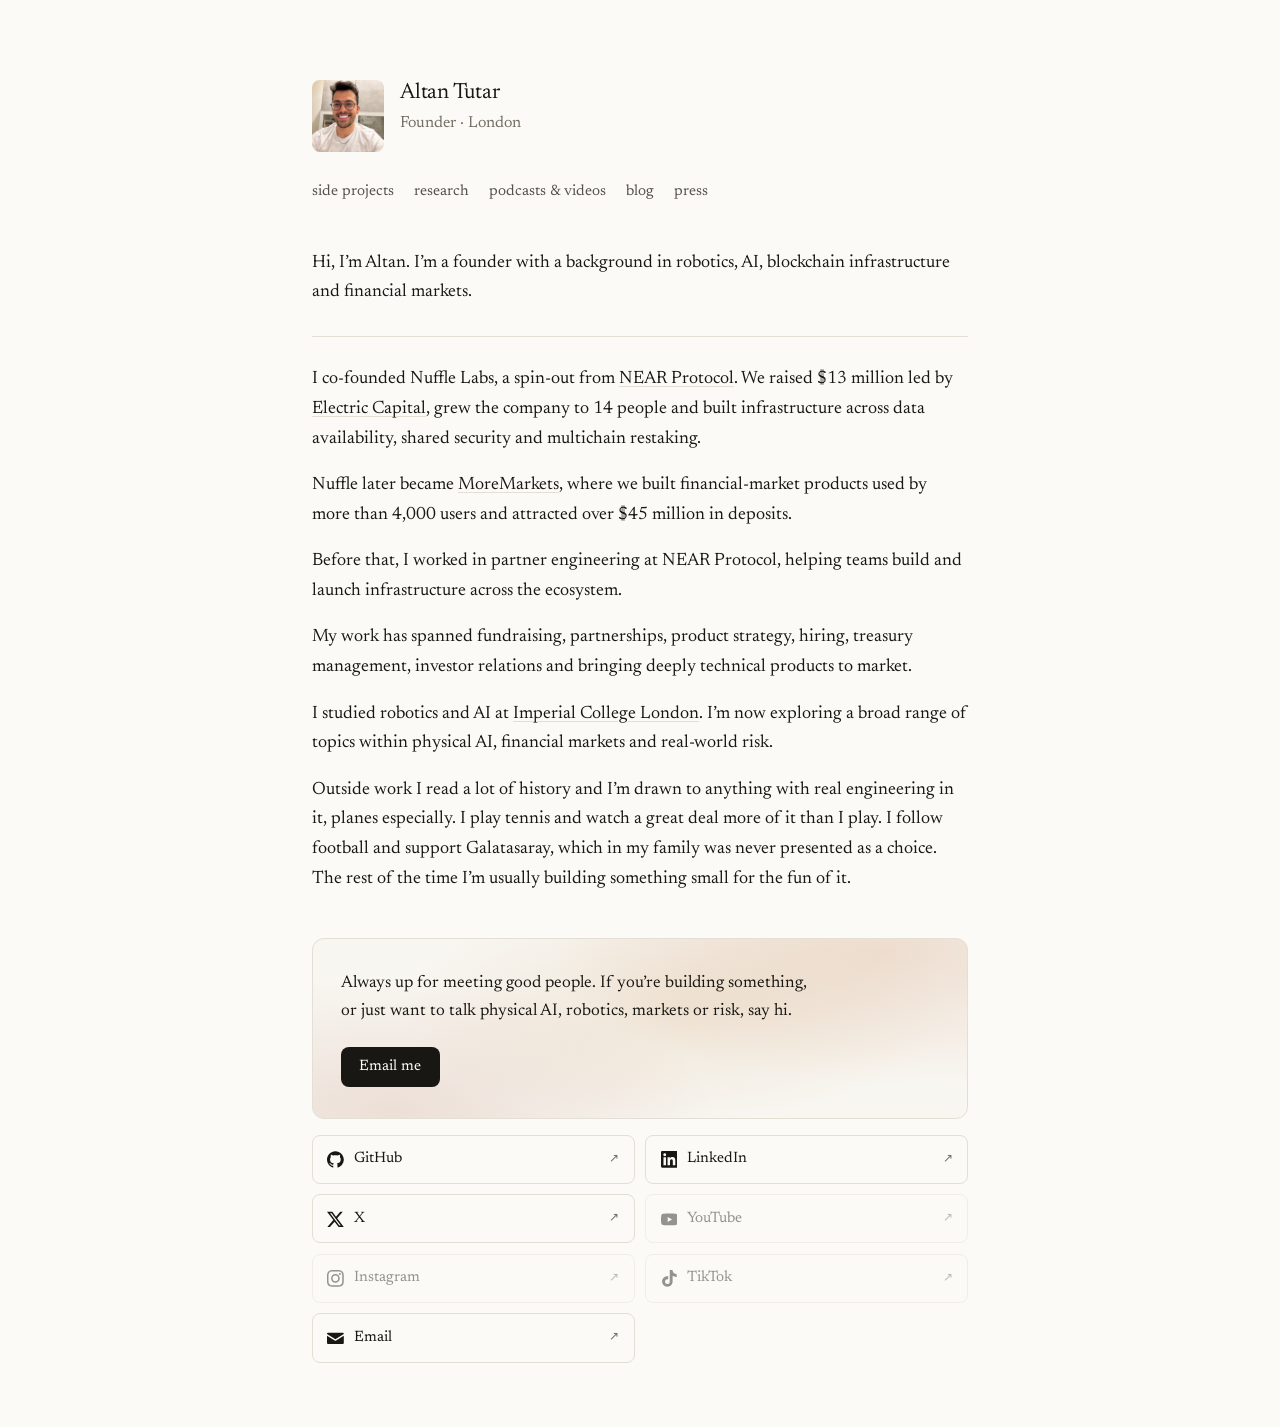
==== index.html @ 25dd8913 "Personal site: static HTML, no build step Seven pages — home, side projects, research, podcasts & vi" ====
<!doctype html>
<html lang="en">
  <head>
    <meta charset="utf-8" />
    <meta name="viewport" content="width=device-width, initial-scale=1" />

    <title>Altan Tutar</title>
    <meta
      name="description"
      content="Founder with a background in robotics, AI, blockchain infrastructure and financial markets. Co-founder of Nuffle Labs and MoreMarkets."
    />

    <!-- Sharing preview. Update og:url and og:image once the domain is live. -->
    <meta property="og:type" content="website" />
    <meta property="og:title" content="Altan Tutar" />
    <meta
      property="og:description"
      content="Founder with a background in robotics, AI, blockchain infrastructure and financial markets."
    />
    <meta property="og:url" content="https://altantutar.me" />
    <meta name="twitter:card" content="summary_large_image" />

    <link rel="icon" href="favicon.svg" type="image/svg+xml" />
    <link rel="apple-touch-icon" href="portrait.jpg" />
    <link rel="stylesheet" href="style.css" />
  </head>

  <body>
    <header class="intro">
      <img
        class="portrait"
        src="portrait.jpg"
        width="400"
        height="400"
        alt="Altan Tutar"
      />
      <div>
        <h1>Altan Tutar</h1>
        <p class="role-line">Founder &middot; London</p>
      </div>
    </header>

    <nav class="tabs">
      <a href="side-projects.html">side projects</a>
      <a href="research.html">research</a>
      <a href="podcasts.html">podcasts &amp; videos</a>
      <a href="blog.html">blog</a>
      <a href="press.html">press</a>
    </nav>

    <!-- ABOUT — the main description. Edit these paragraphs directly. -->
    <div class="bio">
      <p class="greeting">
        Hi, I&rsquo;m Altan. I&rsquo;m a founder with a background in robotics, AI,
        blockchain infrastructure and financial markets.
      </p>

      <hr />

      <p>
        I co-founded Nuffle Labs, a spin-out from
        <a href="https://near.org">NEAR Protocol</a>. We raised $13 million led by
        <a href="https://www.electriccapital.com">Electric Capital</a>, grew the company
        to 14 people and built infrastructure across data availability, shared security
        and multichain restaking.
      </p>
      <p>
        Nuffle later became <a href="https://more.markets">MoreMarkets</a>, where we built
        financial-market products used by more than 4,000 users and attracted over $45
        million in deposits.
      </p>
      <p>
        Before that, I worked in partner engineering at NEAR Protocol, helping teams build
        and launch infrastructure across the ecosystem.
      </p>
      <p>
        My work has spanned fundraising, partnerships, product strategy, hiring, treasury
        management, investor relations and bringing deeply technical products to market.
      </p>
      <p>
        I studied robotics and AI at
        <a href="https://www.imperial.ac.uk">Imperial College London</a>. I&rsquo;m now
        exploring a broad range of topics within physical AI, financial markets and
        real-world risk.
      </p>
      <p>
        Outside work I read a lot of history and I&rsquo;m drawn to anything with real
        engineering in it, planes especially. I play tennis and watch a great deal more
        of it than I play. I follow football and support Galatasaray, which in my family
        was never presented as a choice. The rest of the time I&rsquo;m usually building
        something small for the fun of it.
      </p>

    </div>

    <div class="cta">
      <p>
        Always up for meeting good people. If you&rsquo;re building something, or just
        want to talk physical AI, robotics, markets or risk, say hi.
      </p>
      <a class="button" href="mailto:alttutar@gmail.com">Email me</a>
    </div>

    <!-- Faded cards are profiles I could not verify — see README. -->
    <ul class="cards">
        <li>
          <a href="https://github.com/altanapps">
            <svg viewBox="0 0 24 24" aria-hidden="true"><path d="M12 .297c-6.63 0-12 5.373-12 12 0 5.303 3.438 9.8 8.205 11.385.6.113.82-.258.82-.577 0-.285-.01-1.04-.015-2.04-3.338.724-4.042-1.61-4.042-1.61C4.422 18.07 3.633 17.7 3.633 17.7c-1.087-.744.084-.729.084-.729 1.205.084 1.838 1.236 1.838 1.236 1.07 1.835 2.809 1.305 3.495.998.108-.776.417-1.305.76-1.605-2.665-.3-5.466-1.332-5.466-5.93 0-1.31.465-2.38 1.235-3.22-.135-.303-.54-1.523.105-3.176 0 0 1.005-.322 3.3 1.23.96-.267 1.98-.399 3-.405 1.02.006 2.04.138 3 .405 2.28-1.552 3.285-1.23 3.285-1.23.645 1.653.24 2.873.12 3.176.765.84 1.23 1.91 1.23 3.22 0 4.61-2.805 5.625-5.475 5.92.42.36.81 1.096.81 2.22 0 1.606-.015 2.896-.015 3.286 0 .315.21.69.825.57C20.565 22.092 24 17.592 24 12.297c0-6.627-5.373-12-12-12" /></svg>
            GitHub<span class="arrow">&#8599;</span>
          </a>
        </li>
        <li>
          <a href="https://www.linkedin.com/in/tutaraltan/">
            <svg viewBox="0 0 24 24" aria-hidden="true"><path d="M20.447 20.452h-3.554v-5.569c0-1.328-.027-3.037-1.852-3.037-1.853 0-2.136 1.445-2.136 2.939v5.667H9.351V9h3.414v1.561h.046c.477-.9 1.637-1.85 3.37-1.85 3.601 0 4.267 2.37 4.267 5.455v6.286zM5.337 7.433a2.062 2.062 0 1 1 0-4.125 2.062 2.062 0 0 1 0 4.125zm1.782 13.019H3.555V9h3.564v11.452zM22.225 0H1.771C.792 0 0 .774 0 1.729v20.542C0 23.227.792 24 1.771 24h20.451C23.2 24 24 23.227 24 22.271V1.729C24 .774 23.2 0 22.222 0h.003z" /></svg>
            LinkedIn<span class="arrow">&#8599;</span>
          </a>
        </li>
        <li>
          <a href="https://x.com/altantutar">
            <svg viewBox="0 0 24 24" aria-hidden="true"><path d="M18.901 1.153h3.68l-8.04 9.19L24 22.846h-7.406l-5.8-7.584-6.638 7.584H.474l8.6-9.83L0 1.154h7.594l5.243 6.932ZM17.61 20.644h2.039L6.486 3.24H4.298Z" /></svg>
            X<span class="arrow">&#8599;</span>
          </a>
        </li>
        <li>
          <a href="#">
            <svg viewBox="0 0 24 24" aria-hidden="true"><path d="M23.498 6.186a3.016 3.016 0 0 0-2.122-2.136C19.505 3.545 12 3.545 12 3.545s-7.505 0-9.377.505A3.017 3.017 0 0 0 .502 6.186C0 8.07 0 12 0 12s0 3.93.502 5.814a3.016 3.016 0 0 0 2.122 2.136c1.871.505 9.376.505 9.376.505s7.505 0 9.377-.505a3.015 3.015 0 0 0 2.122-2.136C24 15.93 24 12 24 12s0-3.93-.502-5.814zM9.545 15.568V8.432L15.818 12l-6.273 3.568z" /></svg>
            YouTube<span class="arrow">&#8599;</span>
          </a>
        </li>
        <li>
          <a href="#">
            <svg viewBox="0 0 24 24" aria-hidden="true"><path d="M12 0C8.74 0 8.333.015 7.053.072 5.775.132 4.905.333 4.14.63c-.789.306-1.459.717-2.126 1.384S.935 3.35.63 4.14C.333 4.905.131 5.775.072 7.053.012 8.333 0 8.74 0 12s.015 3.667.072 4.947c.06 1.277.261 2.148.558 2.913.306.788.717 1.459 1.384 2.126.667.666 1.336 1.079 2.126 1.384.766.296 1.636.499 2.913.558C8.333 23.988 8.74 24 12 24s3.667-.015 4.947-.072c1.277-.06 2.148-.262 2.913-.558.788-.306 1.459-.718 2.126-1.384.666-.667 1.079-1.335 1.384-2.126.296-.765.499-1.636.558-2.913.06-1.28.072-1.687.072-4.947s-.015-3.667-.072-4.947c-.06-1.277-.262-2.149-.558-2.913-.306-.789-.718-1.459-1.384-2.126C21.319 1.347 20.651.935 19.86.63c-.765-.297-1.636-.499-2.913-.558C15.667.012 15.26 0 12 0zm0 2.16c3.203 0 3.585.016 4.85.071 1.17.055 1.805.249 2.227.415.562.217.96.477 1.382.896.419.42.679.819.896 1.381.164.422.36 1.057.413 2.227.057 1.266.07 1.646.07 4.85s-.015 3.585-.074 4.85c-.061 1.17-.256 1.805-.421 2.227-.224.562-.479.96-.899 1.382-.419.419-.824.679-1.38.896-.42.164-1.065.36-2.235.413-1.274.057-1.649.07-4.859.07-3.211 0-3.586-.015-4.859-.074-1.171-.061-1.816-.256-2.236-.421-.569-.224-.96-.479-1.379-.899-.421-.419-.69-.824-.9-1.38-.165-.42-.359-1.065-.42-2.235-.045-1.26-.061-1.649-.061-4.844 0-3.196.016-3.586.061-4.861.061-1.17.255-1.814.42-2.234.21-.57.479-.96.9-1.381.419-.419.81-.689 1.379-.898.42-.166 1.051-.361 2.221-.421 1.275-.045 1.65-.06 4.859-.06l.045.03zm0 3.678a6.162 6.162 0 1 0 0 12.324 6.162 6.162 0 0 0 0-12.324zM12 16a4 4 0 1 1 0-8 4 4 0 0 1 0 8zm7.846-10.405a1.441 1.441 0 1 1-2.881 0 1.441 1.441 0 0 1 2.881 0z" /></svg>
            Instagram<span class="arrow">&#8599;</span>
          </a>
        </li>
        <li>
          <a href="#">
            <svg viewBox="0 0 24 24" aria-hidden="true"><path d="M12.525.02c1.31-.02 2.61-.01 3.91-.02.08 1.53.63 3.09 1.75 4.17 1.12 1.11 2.7 1.62 4.24 1.79v4.03c-1.44-.05-2.89-.35-4.2-.97-.57-.26-1.1-.59-1.62-.93-.01 2.92.01 5.84-.02 8.75-.08 1.4-.54 2.79-1.35 3.94-1.31 1.92-3.58 3.17-5.91 3.21-1.43.08-2.86-.31-4.08-1.03-2.02-1.19-3.44-3.37-3.65-5.71-.02-.5-.03-1-.01-1.49.18-1.9 1.12-3.72 2.58-4.96 1.66-1.44 3.98-2.13 6.15-1.72.02 1.48-.04 2.96-.04 4.44-.99-.32-2.15-.23-3.02.37-.63.41-1.11 1.04-1.36 1.75-.21.51-.15 1.07-.14 1.61.24 1.64 1.82 3.02 3.5 2.87 1.12-.01 2.19-.66 2.77-1.61.19-.33.4-.67.41-1.06.1-1.79.06-3.57.07-5.36.01-4.03-.01-8.05.02-12.07z" /></svg>
            TikTok<span class="arrow">&#8599;</span>
          </a>
        </li>
        <li>
          <a href="mailto:alttutar@gmail.com">
            <svg viewBox="0 0 24 24" aria-hidden="true"><path d="M1.5 4h21A1.5 1.5 0 0 1 24 5.5v.36L12 13.2 0 5.86V5.5A1.5 1.5 0 0 1 1.5 4Zm-1.5 4.1 11.6 7.1a.75.75 0 0 0 .8 0L24 8.1V18.5a1.5 1.5 0 0 1-1.5 1.5h-21A1.5 1.5 0 0 1 0 18.5V8.1Z" /></svg>
            Email<span class="arrow">&#8599;</span>
          </a>
        </li>
    </ul>
  </body>
</html>
---- style.css ----
/* Shared by every page. Edit once, changes everywhere. */

@font-face {
  font-family: 'Newsreader';
  src: url('newsreader.woff2') format('woff2-variations');
  font-weight: 200 800;
  font-display: swap;
}

:root {
  --paper: #fbfaf7;
  --ink: #191713;
  --muted: #56514a;
  --faint: #736d63;
  --rule: #e4dfd4;
  --accent: #9c4221;
  color-scheme: light;
}

* {
  box-sizing: border-box;
}

body {
  margin: 0 auto;
  padding: 5rem 1.5rem 4rem;
  max-width: 44rem;
  background: var(--paper);
  color: var(--ink);
  font-family: Newsreader, 'Iowan Old Style', Georgia, serif;
  font-optical-sizing: auto;
  font-size: 1.125rem;
  line-height: 1.65;
  -webkit-font-smoothing: antialiased;
  text-rendering: optimizeLegibility;
}

/* ---- navigation --------------------------------------------------- */

nav.tabs {
  display: flex;
  flex-wrap: wrap;
  align-items: baseline;
  justify-content: flex-start;
  gap: 0.35rem 1.25rem;
  font-size: 0.9375rem;
  margin: 1.75rem 0 2.75rem;
}

/* Home link sits left, tabs follow. */
nav.tabs .home {
  margin-right: 0;
}

nav.tabs a {
  color: var(--muted);
  text-decoration: none;
}

nav.tabs a:hover {
  color: var(--accent);
}

nav.tabs a[aria-current='page'] {
  color: var(--ink);
}

/* ---- home page ---------------------------------------------------- */

/* Compact identity block: small square photo, name and role beside it. */
.intro {
  display: flex;
  flex-direction: row;
  align-items: flex-start;
  gap: 1rem;
}

img.portrait {
  width: 4.5rem;
  height: 4.5rem;
  border-radius: 8px;
  object-fit: cover;
  flex-shrink: 0;
}

h1 {
  margin: 0;
  font-size: 1.375rem;
  font-weight: 400;
  letter-spacing: -0.01em;
  line-height: 1.25;
}

.role-line {
  margin: 0.15rem 0 0;
  color: var(--faint);
  font-size: 1rem;
}

.bio {
  margin-top: 0;
}

.bio p {
  margin: 0 0 1.05rem;
  text-wrap: pretty;
}

.bio .greeting {
  margin-bottom: 1.25rem;
}

/* Hairline after the opening paragraph, as on the reference. */
.bio hr {
  border: 0;
  border-top: 1px solid var(--rule);
  margin: 1.75rem 0;
}

/* ---- contact block + link cards ------------------------------------- */

/* Soft warm wash, layered radial gradients rather than an image file — keeps
   the page dependency-free and scales to any width. */
.cta {
  position: relative;
  overflow: hidden;
  margin-top: 2.75rem;
  padding: 1.9rem 1.75rem;
  border: 1px solid var(--rule);
  border-radius: 12px;
  background:
    radial-gradient(90% 130% at 88% 6%, rgba(196, 122, 74, 0.2) 0%, transparent 58%),
    radial-gradient(80% 120% at 12% 96%, rgba(156, 66, 33, 0.13) 0%, transparent 62%),
    radial-gradient(60% 90% at 55% 40%, rgba(232, 214, 190, 0.5) 0%, transparent 70%),
    #f8f6f1;
}

.cta p {
  position: relative;
  margin: 0 0 1.3rem;
  color: var(--ink);
  font-size: 1.0625rem;
  max-width: 30rem;
  text-wrap: pretty;
}

.button {
  position: relative;
  display: inline-block;
  padding: 0.5rem 1.15rem;
  border-radius: 8px;
  background: var(--ink);
  color: var(--paper);
  font-size: 0.9375rem;
  text-decoration: none;
  transition:
    background 0.15s ease,
    transform 0.15s ease;
}

.button:hover {
  background: var(--accent);
  color: var(--paper);
  transform: translateY(-1px);
}

ul.cards {
  margin: 1rem 0 0;
  padding: 0;
  list-style: none;
  display: grid;
  grid-template-columns: repeat(2, 1fr);
  gap: 0.65rem;
}

ul.cards a {
  display: flex;
  align-items: center;
  gap: 0.6rem;
  padding: 0.7rem 0.9rem;
  border: 1px solid var(--rule);
  border-radius: 8px;
  text-decoration: none;
  color: var(--ink);
  font-size: 0.9375rem;
  transition:
    border-color 0.15s ease,
    color 0.15s ease;
}

ul.cards a:hover {
  border-color: var(--accent);
  color: var(--accent);
}

ul.cards svg {
  width: 1.05rem;
  height: 1.05rem;
  fill: currentColor;
  flex-shrink: 0;
}

ul.cards .arrow {
  margin-left: auto;
  color: var(--faint);
  font-size: 0.8em;
}

/* An unverified profile stays faded until you give it a real href. */
ul.cards a[href='#'] {
  opacity: 0.45;
}

@media (max-width: 30rem) {
  ul.cards {
    grid-template-columns: 1fr;
  }
}

/* ---- inner pages --------------------------------------------------- */

h1.page-title {
  margin: 0 0 1.75rem;
  font-size: 2rem;
}

.lede {
  margin: -1.25rem 0 1.75rem;
  color: var(--faint);
  text-wrap: pretty;
}

.group {
  margin-bottom: 1.75rem;
}

.group h2 {
  margin: 0 0 0.5rem;
  font-size: 0.875rem;
  font-weight: 400;
  font-style: italic;
  color: var(--faint);
}

ul.entries {
  margin: 0;
  padding: 0;
  list-style: none;
}

ul.entries li {
  margin-bottom: 0.6rem;
  font-size: 1.0625rem;
  text-wrap: pretty;
}

ul.entries .src {
  color: var(--faint);
}

/* ---- papers, with a first-page thumbnail ---------------------------- */

ul.papers {
  margin: 0;
  padding: 0;
  list-style: none;
}

ul.papers li {
  display: grid;
  grid-template-columns: 6.5rem 1fr;
  gap: 1.25rem;
  margin-bottom: 2rem;
  align-items: start;
}

/* The thumbnail slot keeps its shape even before you add an image, so the
   layout doesn't jump when the PDFs go in. */
ul.papers .thumb {
  display: block;
  aspect-ratio: 1 / 1.294; /* US Letter */
  border: 1px solid var(--rule);
  border-radius: 3px;
  background: #fff;
  object-fit: cover;
  object-position: top center;
  width: 100%;
  transition: border-color 0.15s ease;
}

ul.papers a:hover .thumb {
  border-color: var(--accent);
}

ul.papers .empty-thumb {
  display: flex;
  align-items: center;
  justify-content: center;
  padding: 0.5rem;
  font-size: 0.6875rem;
  line-height: 1.35;
  color: var(--faint);
  text-align: center;
  background: #f7f5f0;
}

ul.papers .title {
  font-size: 1.0625rem;
  display: block;
  margin-bottom: 0.3rem;
}

ul.papers .cite {
  display: block;
  color: var(--faint);
  font-size: 0.9375rem;
}

/* ---- video grid ------------------------------------------------------ */

ul.videos {
  margin: 0;
  padding: 0;
  list-style: none;
  display: grid;
  grid-template-columns: repeat(2, 1fr);
  gap: 1.5rem 1.25rem;
}

ul.videos a {
  display: block;
  text-decoration: none;
  color: var(--ink);
}

.frame {
  position: relative;
  display: block;
  aspect-ratio: 16 / 9;
  border: 1px solid var(--rule);
  border-radius: 8px;
  overflow: hidden;
  background: var(--paper-sunk, #f2efe8);
  transition: border-color 0.15s ease;
}

.frame img {
  width: 100%;
  height: 100%;
  object-fit: cover;
  display: block;
}

/* Play triangle, drawn in CSS so no extra asset loads. */
.frame::after {
  content: '';
  position: absolute;
  left: 50%;
  top: 50%;
  transform: translate(-50%, -50%);
  width: 0;
  height: 0;
  border-style: solid;
  border-width: 0.55rem 0 0.55rem 0.95rem;
  border-color: transparent transparent transparent rgba(255, 255, 255, 0.95);
  filter: drop-shadow(0 1px 3px rgba(0, 0, 0, 0.45));
  transition: transform 0.15s ease;
}

ul.videos a:hover .frame {
  border-color: var(--accent);
}

ul.videos a:hover .frame::after {
  transform: translate(-50%, -50%) scale(1.12);
}

ul.videos .v-title {
  display: block;
  margin-top: 0.6rem;
  font-size: 1rem;
  line-height: 1.4;
  text-wrap: pretty;
}

ul.videos a:hover .v-title {
  color: var(--accent);
}

ul.videos .v-src {
  display: block;
  margin-top: 0.15rem;
  color: var(--faint);
  font-size: 0.875rem;
}

/* Audio-only or offsite items sit in the same grid without a thumbnail. */
.frame.audio {
  display: flex;
  align-items: center;
  justify-content: center;
  background: #f4f1ea;
  color: var(--faint);
  font-size: 0.8125rem;
  font-style: italic;
}

.frame.audio::after {
  display: none;
}

@media (max-width: 34rem) {
  ul.videos {
    grid-template-columns: 1fr;
    gap: 1.35rem;
  }
}

/* Award badge */
.award {
  display: inline-flex;
  align-items: center;
  gap: 0.35rem;
  margin-bottom: 0.4rem;
  padding: 0.1rem 0.5rem;
  border: 1px solid var(--accent);
  border-radius: 999px;
  color: var(--accent);
  font-size: 0.75rem;
  white-space: nowrap;
}

@media (max-width: 30rem) {
  ul.papers li {
    grid-template-columns: 4.5rem 1fr;
    gap: 0.9rem;
  }
}

p.body {
  margin: 0 0 1.05rem;
  text-wrap: pretty;
}

/* ---- links --------------------------------------------------------- */

a {
  color: var(--ink);
  text-decoration: underline;
  text-decoration-color: var(--rule);
  text-decoration-thickness: 1px;
  text-underline-offset: 0.18em;
  transition:
    color 0.15s ease,
    text-decoration-color 0.15s ease;
}

a:hover {
  color: var(--accent);
  text-decoration-color: currentColor;
}

a:focus-visible {
  outline: 2px solid var(--accent);
  outline-offset: 3px;
  border-radius: 2px;
}

/* An unfilled link shows up dotted and grey, so a placeholder can't
   quietly ship. Give it a real href and it styles itself normally. */
a[href='#'] {
  color: var(--faint);
  text-decoration-style: dotted;
}

.ext {
  font-size: 0.75em;
  color: var(--faint);
  margin-left: 0.1em;
}

/* ---- footer -------------------------------------------------------- */

footer {
  margin-top: 3rem;
  padding-top: 1.75rem;
  border-top: 1px solid var(--rule);
  color: var(--muted);
  font-size: 1.0625rem;
}

::selection {
  background: rgba(156, 66, 33, 0.16);
}

@media (max-width: 34rem) {
  body {
    padding-top: 3rem;
    font-size: 1.0625rem;
  }

  nav.tabs {
    margin-bottom: 2rem;
    gap: 0.3rem 1.1rem;
  }


  h1 {
    font-size: 1.25rem;
  }

  h1.page-title {
    font-size: 1.75rem;
  }
}

@media (prefers-reduced-motion: reduce) {
  * {
    transition-duration: 0.01ms !important;
  }
}

/* ---- screenshots & post pages --------------------------------------- */

a.shot {
  display: block;
  margin-bottom: 0.9rem;
  border: 1px solid var(--rule);
  border-radius: 8px;
  overflow: hidden;
  line-height: 0;
  transition: border-color 0.15s ease;
}

a.shot:hover {
  border-color: var(--accent);
}

a.shot img {
  width: 100%;
  height: auto;
  display: block;
}

li.showcase {
  margin-bottom: 2rem;
}

article.post p {
  margin: 0 0 1.05rem;
  text-wrap: pretty;
}

article.post .post-meta {
  margin: -1.25rem 0 1.75rem;
  color: var(--faint);
  font-size: 0.9375rem;
}

article.post figure {
  margin: 1.75rem 0;
}

article.post figcaption {
  margin-top: 0.5rem;
  color: var(--faint);
  font-size: 0.875rem;
}

/* Typeset cover for papers with no open-access first page. Reads as a
   deliberate spine label rather than a missing asset. */
ul.papers .cover {
  display: flex;
  flex-direction: column;
  align-items: center;
  justify-content: center;
  gap: 0.5rem;
  padding: 0.75rem 0.4rem;
  background: linear-gradient(170deg, #f7f5ef 0%, #f2efe6 100%);
  text-align: center;
}

ul.papers .cover-venue {
  font-size: 0.8125rem;
  line-height: 1.25;
  color: var(--muted);
}

ul.papers .cover-rule {
  width: 1.5rem;
  height: 1px;
  background: var(--rule);
}

ul.papers .cover-year {
  font-size: 0.9375rem;
  font-style: italic;
  color: var(--faint);
}
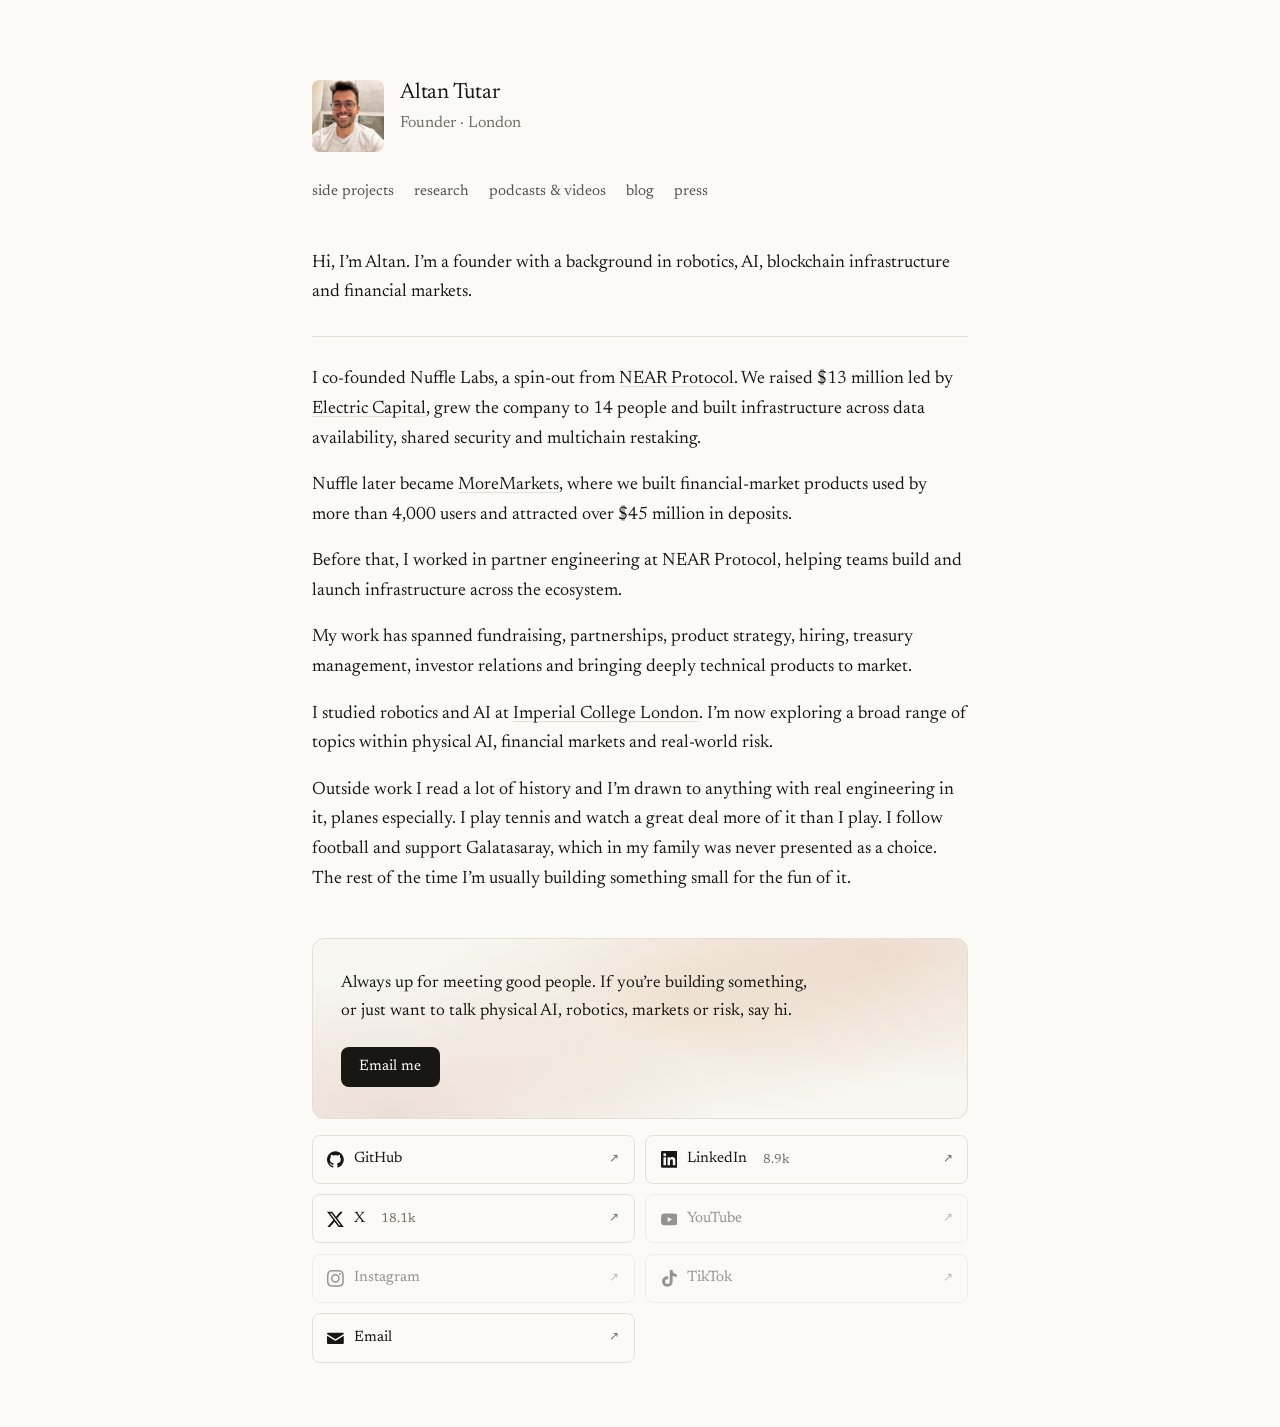
==== commit 577e854e: "Show follower counts on the X and LinkedIn cards" ====
--- a/index.html
+++ b/index.html
@@ -4,25 +4,47 @@
     <meta charset="utf-8" />
     <meta name="viewport" content="width=device-width, initial-scale=1" />
 
-    <title>Altan Tutar</title>
-    <meta
-      name="description"
-      content="Founder with a background in robotics, AI, blockchain infrastructure and financial markets. Co-founder of Nuffle Labs and MoreMarkets."
-    />
+    <title>Altan Tutar — Founder in robotics, AI and financial markets</title>
+    <meta name="description" content="Altan Tutar is a founder based in London. Co-founder of Nuffle Labs and MoreMarkets, previously partner engineering at NEAR Protocol. Robotics and AI at Imperial College London." />
 
     <!-- Sharing preview. Update og:url and og:image once the domain is live. -->
     <meta property="og:type" content="website" />
     <meta property="og:title" content="Altan Tutar" />
     <meta
       property="og:description"
-      content="Founder with a background in robotics, AI, blockchain infrastructure and financial markets."
+      content="Altan Tutar is a founder based in London. Co-founder of Nuffle Labs and MoreMarkets, previously partner engineering at NEAR Protocol. Robotics and AI at Imperial College London."
     />
-    <meta property="og:url" content="https://altantutar.me" />
+    <meta property="og:url" content="https://altantutar.me/" />
     <meta name="twitter:card" content="summary_large_image" />
 
+    <link rel="canonical" href="https://altantutar.me/" />
     <link rel="icon" href="favicon.svg" type="image/svg+xml" />
     <link rel="apple-touch-icon" href="portrait.jpg" />
     <link rel="stylesheet" href="style.css" />
+    <script type="application/ld+json">
+    {
+      "@context": "https://schema.org",
+      "@type": "Person",
+      "name": "Altan Tutar",
+      "url": "https://altantutar.me",
+      "image": "https://altantutar.me/portrait.jpg",
+      "jobTitle": "Founder",
+      "email": "mailto:alttutar@gmail.com",
+      "address": { "@type": "PostalAddress", "addressLocality": "London", "addressCountry": "GB" },
+      "alumniOf": [
+        { "@type": "CollegeOrUniversity", "name": "Imperial College London" },
+        { "@type": "CollegeOrUniversity", "name": "Davidson College" }
+      ],
+      "knowsAbout": ["Robotics", "Physical AI", "Blockchain infrastructure", "Financial markets", "Real-world risk"],
+      "sameAs": [
+        "https://github.com/altanapps",
+        "https://www.linkedin.com/in/tutaraltan/",
+        "https://x.com/altantutar",
+        "https://medium.com/@alttutar",
+        "https://doi.org/10.1109/TVCG.2020.2973061"
+      ]
+    }
+    </script>
   </head>
 
   <body>
@@ -112,13 +134,13 @@
         <li>
           <a href="https://www.linkedin.com/in/tutaraltan/">
             <svg viewBox="0 0 24 24" aria-hidden="true"><path d="M20.447 20.452h-3.554v-5.569c0-1.328-.027-3.037-1.852-3.037-1.853 0-2.136 1.445-2.136 2.939v5.667H9.351V9h3.414v1.561h.046c.477-.9 1.637-1.85 3.37-1.85 3.601 0 4.267 2.37 4.267 5.455v6.286zM5.337 7.433a2.062 2.062 0 1 1 0-4.125 2.062 2.062 0 0 1 0 4.125zm1.782 13.019H3.555V9h3.564v11.452zM22.225 0H1.771C.792 0 0 .774 0 1.729v20.542C0 23.227.792 24 1.771 24h20.451C23.2 24 24 23.227 24 22.271V1.729C24 .774 23.2 0 22.222 0h.003z" /></svg>
-            LinkedIn<span class="arrow">&#8599;</span>
+            LinkedIn<span class="count">8.9k</span><span class="arrow">&#8599;</span>
           </a>
         </li>
         <li>
           <a href="https://x.com/altantutar">
             <svg viewBox="0 0 24 24" aria-hidden="true"><path d="M18.901 1.153h3.68l-8.04 9.19L24 22.846h-7.406l-5.8-7.584-6.638 7.584H.474l8.6-9.83L0 1.154h7.594l5.243 6.932ZM17.61 20.644h2.039L6.486 3.24H4.298Z" /></svg>
-            X<span class="arrow">&#8599;</span>
+            X<span class="count">18.1k</span><span class="arrow">&#8599;</span>
           </a>
         </li>
         <li>
--- a/style.css
+++ b/style.css
@@ -597,3 +597,11 @@
   font-style: italic;
   color: var(--faint);
 }
+
+/* Follower counts on the social cards. Deliberately quiet: they are context,
+   not a headline. Update by hand when they drift. */
+ul.cards .count {
+  margin-left: 0.4rem;
+  color: var(--faint);
+  font-size: 0.8125rem;
+}
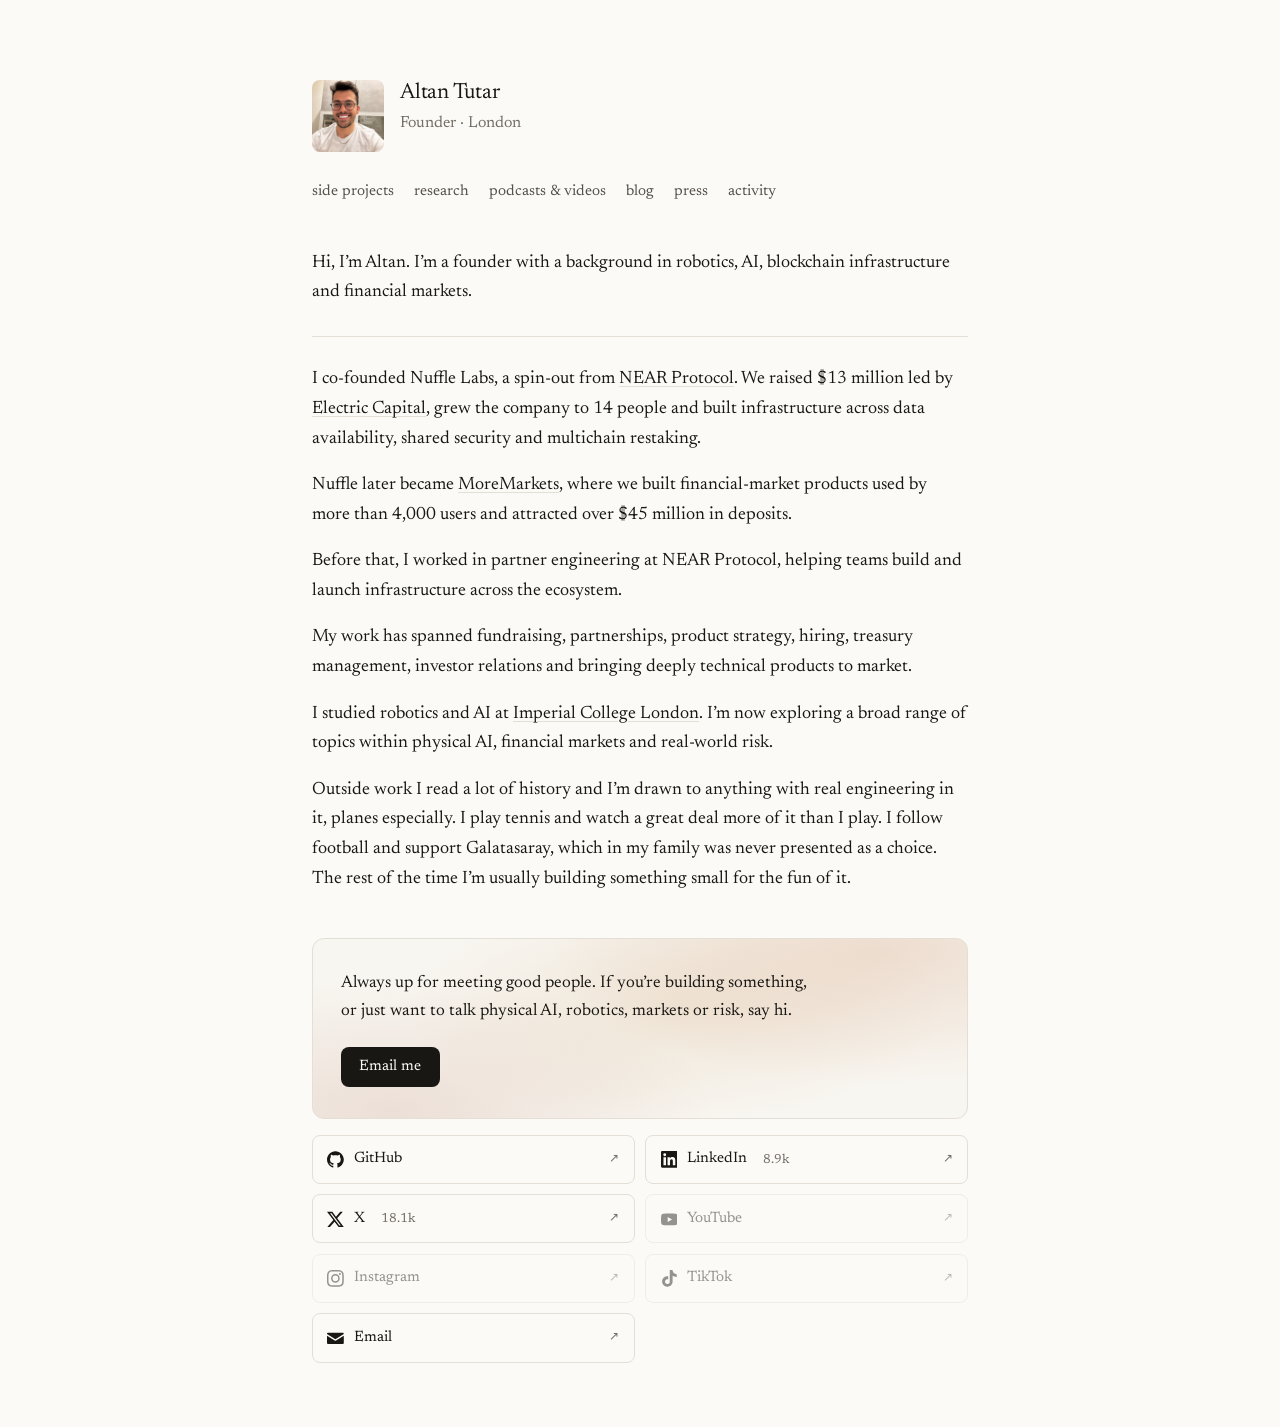
==== commit 7b2d36f3: "Add activity page: world map of visited countries + daily-updating GitHub/X heatmaps Inline SVG bake" ====
--- a/index.html
+++ b/index.html
@@ -68,6 +68,7 @@
       <a href="podcasts.html">podcasts &amp; videos</a>
       <a href="blog.html">blog</a>
       <a href="press.html">press</a>
+      <a href="activity.html">activity</a>
     </nav>
 
     <!-- ABOUT — the main description. Edit these paragraphs directly. -->
--- a/style.css
+++ b/style.css
@@ -598,6 +598,74 @@
   color: var(--faint);
 }
 
+/* ---- activity page: world map + heatmaps ---------------------------- */
+/* Both are inline SVG baked in by scripts/build_activity.py. */
+
+.worldmap svg {
+  width: 100%;
+  height: auto;
+  display: block;
+}
+
+.worldmap .country {
+  fill: #eae4d7;
+  stroke: var(--paper);
+  stroke-width: 0.6;
+}
+
+.worldmap .country.v {
+  fill: var(--accent);
+  fill-opacity: 0.82;
+}
+
+.worldmap .country:hover {
+  fill: #d8d0be;
+}
+
+.worldmap .country.v:hover {
+  fill: var(--accent);
+  fill-opacity: 1;
+}
+
+/* CSS-only hover label: each country path is followed by a hidden <text>
+   with its name, revealed by the sibling selector. Safari never shows
+   native SVG <title> tooltips, so this is the dependable route. */
+.worldmap .label {
+  opacity: 0;
+  pointer-events: none;
+  fill: var(--muted);
+  font-family: inherit;
+  font-size: 24px;
+  font-style: italic;
+  transition: opacity 0.12s ease;
+}
+
+.worldmap .country:hover + .label {
+  opacity: 1;
+}
+
+.heatmap {
+  margin-top: 0.25rem;
+}
+
+.heatmap svg {
+  width: 100%;
+  height: auto;
+  display: block;
+}
+
+.heatmap text {
+  font-family: inherit;
+  font-size: 10px;
+  fill: var(--faint);
+}
+
+.widget-note {
+  margin: 0.5rem 0 0;
+  color: var(--faint);
+  font-size: 0.875rem;
+}
+
 /* Follower counts on the social cards. Deliberately quiet: they are context,
    not a headline. Update by hand when they drift. */
 ul.cards .count {
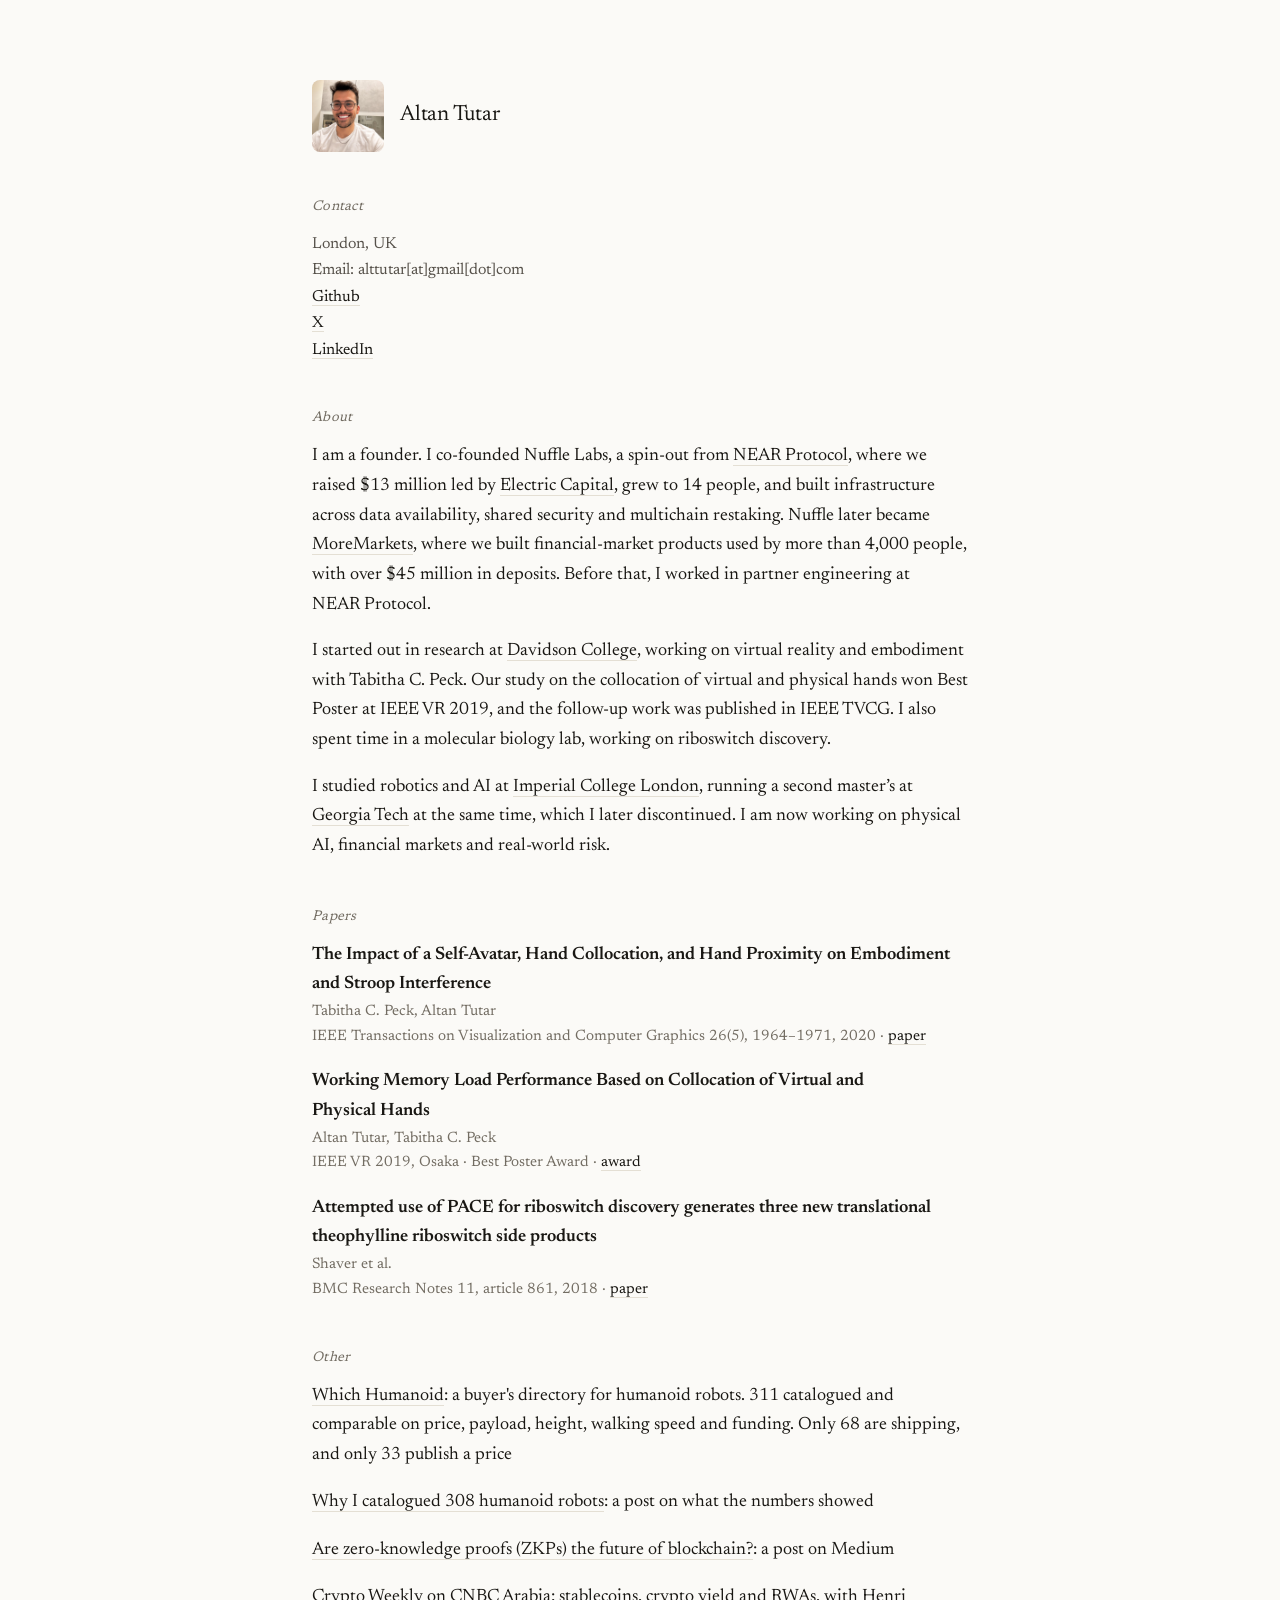
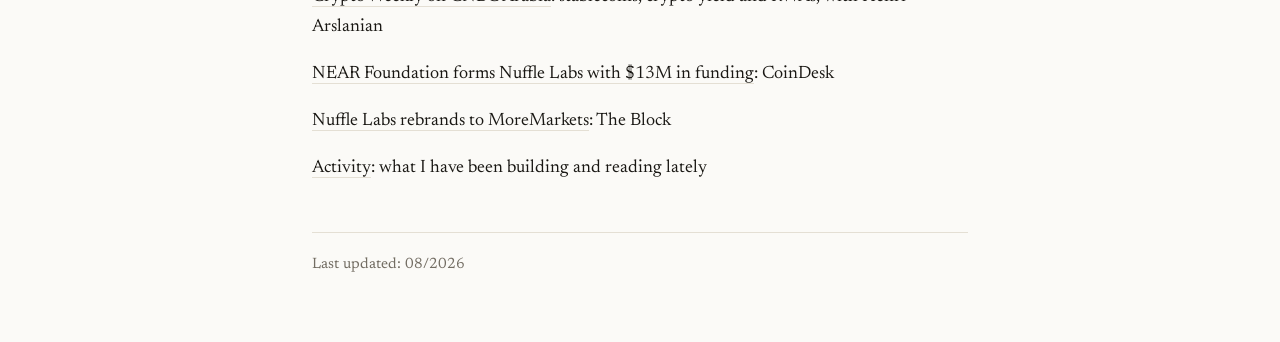
==== commit e863be25: "Simplify site to a single page Collapse the six subpages into one index.html with Contact, About, Pa" ====
--- a/index.html
+++ b/index.html
@@ -1,26 +1,24 @@
-<!doctype html>
+<!DOCTYPE html>
 <html lang="en">
   <head>
-    <meta charset="utf-8" />
-    <meta name="viewport" content="width=device-width, initial-scale=1" />
+    <meta charset="UTF-8">
+    <meta name="viewport" content="width=device-width, initial-scale=1.0">
 
-    <title>Altan Tutar — Founder in robotics, AI and financial markets</title>
-    <meta name="description" content="Altan Tutar is a founder based in London. Co-founder of Nuffle Labs and MoreMarkets, previously partner engineering at NEAR Protocol. Robotics and AI at Imperial College London." />
+    <title>Altan Tutar</title>
+    <meta name="description" content="Altan Tutar is a founder based in London. Co-founder of Nuffle Labs and MoreMarkets, previously partner engineering at NEAR Protocol. Robotics and AI at Imperial College London.">
 
-    <!-- Sharing preview. Update og:url and og:image once the domain is live. -->
-    <meta property="og:type" content="website" />
-    <meta property="og:title" content="Altan Tutar" />
-    <meta
-      property="og:description"
-      content="Altan Tutar is a founder based in London. Co-founder of Nuffle Labs and MoreMarkets, previously partner engineering at NEAR Protocol. Robotics and AI at Imperial College London."
-    />
-    <meta property="og:url" content="https://altantutar.me/" />
-    <meta name="twitter:card" content="summary_large_image" />
+    <meta property="og:type" content="website">
+    <meta property="og:title" content="Altan Tutar">
+    <meta property="og:description" content="Altan Tutar is a founder based in London. Co-founder of Nuffle Labs and MoreMarkets, previously partner engineering at NEAR Protocol. Robotics and AI at Imperial College London.">
+    <meta property="og:url" content="https://altantutar.me/">
+    <meta property="og:image" content="https://altantutar.me/og.jpg">
+    <meta name="twitter:card" content="summary_large_image">
 
-    <link rel="canonical" href="https://altantutar.me/" />
-    <link rel="icon" href="favicon.svg" type="image/svg+xml" />
-    <link rel="apple-touch-icon" href="portrait.jpg" />
-    <link rel="stylesheet" href="style.css" />
+    <link rel="canonical" href="https://altantutar.me/">
+    <link rel="icon" href="favicon.svg" type="image/svg+xml">
+    <link rel="apple-touch-icon" href="portrait.jpg">
+    <link rel="stylesheet" href="main.css">
+
     <script type="application/ld+json">
     {
       "@context": "https://schema.org",
@@ -48,126 +46,110 @@
   </head>
 
   <body>
-    <header class="intro">
-      <img
-        class="portrait"
-        src="portrait.jpg"
-        width="400"
-        height="400"
-        alt="Altan Tutar"
-      />
-      <div>
-        <h1>Altan Tutar</h1>
-        <p class="role-line">Founder &middot; London</p>
-      </div>
+    <header>
+      <img src="portrait.jpg" width="400" height="400" alt="Altan Tutar">
+      <h1>Altan Tutar</h1>
     </header>
 
-    <nav class="tabs">
-      <a href="side-projects.html">side projects</a>
-      <a href="research.html">research</a>
-      <a href="podcasts.html">podcasts &amp; videos</a>
-      <a href="blog.html">blog</a>
-      <a href="press.html">press</a>
-      <a href="activity.html">activity</a>
-    </nav>
+    <h2>Contact</h2>
+    <p class="contact">
+      London, UK<br>
+      Email: alttutar[at]gmail[dot]com<br>
+      <a target="_blank" href="https://github.com/altanapps">Github</a><br>
+      <a target="_blank" href="https://x.com/altantutar">X</a><br>
+      <a target="_blank" href="https://www.linkedin.com/in/tutaraltan/">LinkedIn</a>
+    </p>
 
-    <!-- ABOUT — the main description. Edit these paragraphs directly. -->
-    <div class="bio">
-      <p class="greeting">
-        Hi, I&rsquo;m Altan. I&rsquo;m a founder with a background in robotics, AI,
-        blockchain infrastructure and financial markets.
-      </p>
+    <h2>About</h2>
+    <p>
+      I am a founder. I co-founded Nuffle Labs, a spin-out from
+      <a target="_blank" href="https://near.org">NEAR Protocol</a>, where we raised $13
+      million led by <a target="_blank" href="https://www.electriccapital.com">Electric
+      Capital</a>, grew to 14 people, and built infrastructure across data availability,
+      shared security and multichain restaking. Nuffle later became
+      <a target="_blank" href="https://more.markets">MoreMarkets</a>, where we built
+      financial-market products used by more than 4,000 people, with over $45 million in
+      deposits. Before that, I worked in partner engineering at NEAR Protocol.
+    </p>
+    <p>
+      I started out in research at
+      <a target="_blank" href="https://www.davidson.edu">Davidson College</a>, working on
+      virtual reality and embodiment with Tabitha C. Peck. Our study on the collocation of
+      virtual and physical hands won Best Poster at IEEE VR 2019, and the follow-up work
+      was published in IEEE TVCG. I also spent time in a molecular biology lab, working on
+      riboswitch discovery.
+    </p>
+    <p>
+      I studied robotics and AI at
+      <a target="_blank" href="https://www.imperial.ac.uk">Imperial College London</a>,
+      running a second master&rsquo;s at
+      <a target="_blank" href="https://www.gatech.edu">Georgia Tech</a> at the same time,
+      which I later discontinued. I am now working on physical AI, financial markets and
+      real-world risk.
+    </p>
 
-      <hr />
+    <h2>Papers</h2>
+    <ul>
+      <li>
+        <p><strong>The Impact of a Self-Avatar, Hand Collocation, and Hand Proximity on Embodiment and Stroop Interference</strong></p>
+        <p class="meta">
+          Tabitha C. Peck, Altan Tutar<br>
+          IEEE Transactions on Visualization and Computer Graphics 26(5), 1964&ndash;1971, 2020 &middot;
+          <a target="_blank" href="https://doi.org/10.1109/TVCG.2020.2973061">paper</a>
+        </p>
+      </li>
+      <li>
+        <p><strong>Working Memory Load Performance Based on Collocation of Virtual and Physical Hands</strong></p>
+        <p class="meta">
+          Altan Tutar, Tabitha C. Peck<br>
+          IEEE VR 2019, Osaka &middot; Best Poster Award &middot;
+          <a target="_blank" href="https://ieeevr.org/2019/awards/conference_awards.html">award</a>
+        </p>
+      </li>
+      <li>
+        <p><strong>Attempted use of PACE for riboswitch discovery generates three new translational theophylline riboswitch side products</strong></p>
+        <p class="meta">
+          Shaver et al.<br>
+          BMC Research Notes 11, article 861, 2018 &middot;
+          <a target="_blank" href="https://doi.org/10.1186/s13104-018-3965-6">paper</a>
+        </p>
+      </li>
+    </ul>
 
-      <p>
-        I co-founded Nuffle Labs, a spin-out from
-        <a href="https://near.org">NEAR Protocol</a>. We raised $13 million led by
-        <a href="https://www.electriccapital.com">Electric Capital</a>, grew the company
-        to 14 people and built infrastructure across data availability, shared security
-        and multichain restaking.
-      </p>
-      <p>
-        Nuffle later became <a href="https://more.markets">MoreMarkets</a>, where we built
-        financial-market products used by more than 4,000 users and attracted over $45
-        million in deposits.
-      </p>
-      <p>
-        Before that, I worked in partner engineering at NEAR Protocol, helping teams build
-        and launch infrastructure across the ecosystem.
-      </p>
-      <p>
-        My work has spanned fundraising, partnerships, product strategy, hiring, treasury
-        management, investor relations and bringing deeply technical products to market.
-      </p>
-      <p>
-        I studied robotics and AI at
-        <a href="https://www.imperial.ac.uk">Imperial College London</a>. I&rsquo;m now
-        exploring a broad range of topics within physical AI, financial markets and
-        real-world risk.
-      </p>
-      <p>
-        Outside work I read a lot of history and I&rsquo;m drawn to anything with real
-        engineering in it, planes especially. I play tennis and watch a great deal more
-        of it than I play. I follow football and support Galatasaray, which in my family
-        was never presented as a choice. The rest of the time I&rsquo;m usually building
-        something small for the fun of it.
-      </p>
+    <h2>Other</h2>
+    <ul>
+      <li>
+        <a target="_blank" href="https://whichhumanoid.ai">Which Humanoid</a>: a buyer's
+        directory for humanoid robots. 311 catalogued and comparable on price, payload,
+        height, walking speed and funding. Only 68 are shipping, and only 33 publish a price
+      </li>
+      <li>
+        <a href="which-humanoid.html">Why I catalogued 308 humanoid robots</a>: a post on
+        what the numbers showed
+      </li>
+      <li>
+        <a target="_blank" href="https://medium.com/@alttutar/are-zero-knowledge-proofs-zkps-the-future-of-blockchain-ecb7223407c2">Are zero-knowledge proofs (ZKPs) the future of blockchain?</a>:
+        a post on Medium
+      </li>
+      <li>
+        <a target="_blank" href="https://www.linkedin.com/posts/tutaraltan_its-been-great-to-be-a-guest-on-cnbc-arabia-activity-7393562397799604225-ny4-">Crypto Weekly on CNBC Arabia</a>:
+        stablecoins, crypto yield and RWAs, with Henri Arslanian
+      </li>
+      <li>
+        <a target="_blank" href="https://www.coindesk.com/business/2024/06/13/near-foundation-forms-nuffle-labs-with-13m-in-funding">NEAR Foundation forms Nuffle Labs with $13M in funding</a>:
+        CoinDesk
+      </li>
+      <li>
+        <a target="_blank" href="https://www.theblock.co/post/345571/near-foundations-independent-entity-nuffle-labs-rebrands-to-moremarkets-pivots-to-creating-an-integrated-liquidity-marketplace">Nuffle Labs rebrands to MoreMarkets</a>:
+        The Block
+      </li>
+      <li>
+        <a href="activity.html">Activity</a>: what I have been building and reading lately
+      </li>
+    </ul>
 
-    </div>
+    <hr>
 
-    <div class="cta">
-      <p>
-        Always up for meeting good people. If you&rsquo;re building something, or just
-        want to talk physical AI, robotics, markets or risk, say hi.
-      </p>
-      <a class="button" href="mailto:alttutar@gmail.com">Email me</a>
-    </div>
-
-    <!-- Faded cards are profiles I could not verify — see README. -->
-    <ul class="cards">
-        <li>
-          <a href="https://github.com/altanapps">
-            <svg viewBox="0 0 24 24" aria-hidden="true"><path d="M12 .297c-6.63 0-12 5.373-12 12 0 5.303 3.438 9.8 8.205 11.385.6.113.82-.258.82-.577 0-.285-.01-1.04-.015-2.04-3.338.724-4.042-1.61-4.042-1.61C4.422 18.07 3.633 17.7 3.633 17.7c-1.087-.744.084-.729.084-.729 1.205.084 1.838 1.236 1.838 1.236 1.07 1.835 2.809 1.305 3.495.998.108-.776.417-1.305.76-1.605-2.665-.3-5.466-1.332-5.466-5.93 0-1.31.465-2.38 1.235-3.22-.135-.303-.54-1.523.105-3.176 0 0 1.005-.322 3.3 1.23.96-.267 1.98-.399 3-.405 1.02.006 2.04.138 3 .405 2.28-1.552 3.285-1.23 3.285-1.23.645 1.653.24 2.873.12 3.176.765.84 1.23 1.91 1.23 3.22 0 4.61-2.805 5.625-5.475 5.92.42.36.81 1.096.81 2.22 0 1.606-.015 2.896-.015 3.286 0 .315.21.69.825.57C20.565 22.092 24 17.592 24 12.297c0-6.627-5.373-12-12-12" /></svg>
-            GitHub<span class="arrow">&#8599;</span>
-          </a>
-        </li>
-        <li>
-          <a href="https://www.linkedin.com/in/tutaraltan/">
-            <svg viewBox="0 0 24 24" aria-hidden="true"><path d="M20.447 20.452h-3.554v-5.569c0-1.328-.027-3.037-1.852-3.037-1.853 0-2.136 1.445-2.136 2.939v5.667H9.351V9h3.414v1.561h.046c.477-.9 1.637-1.85 3.37-1.85 3.601 0 4.267 2.37 4.267 5.455v6.286zM5.337 7.433a2.062 2.062 0 1 1 0-4.125 2.062 2.062 0 0 1 0 4.125zm1.782 13.019H3.555V9h3.564v11.452zM22.225 0H1.771C.792 0 0 .774 0 1.729v20.542C0 23.227.792 24 1.771 24h20.451C23.2 24 24 23.227 24 22.271V1.729C24 .774 23.2 0 22.222 0h.003z" /></svg>
-            LinkedIn<span class="count">8.9k</span><span class="arrow">&#8599;</span>
-          </a>
-        </li>
-        <li>
-          <a href="https://x.com/altantutar">
-            <svg viewBox="0 0 24 24" aria-hidden="true"><path d="M18.901 1.153h3.68l-8.04 9.19L24 22.846h-7.406l-5.8-7.584-6.638 7.584H.474l8.6-9.83L0 1.154h7.594l5.243 6.932ZM17.61 20.644h2.039L6.486 3.24H4.298Z" /></svg>
-            X<span class="count">18.1k</span><span class="arrow">&#8599;</span>
-          </a>
-        </li>
-        <li>
-          <a href="#">
-            <svg viewBox="0 0 24 24" aria-hidden="true"><path d="M23.498 6.186a3.016 3.016 0 0 0-2.122-2.136C19.505 3.545 12 3.545 12 3.545s-7.505 0-9.377.505A3.017 3.017 0 0 0 .502 6.186C0 8.07 0 12 0 12s0 3.93.502 5.814a3.016 3.016 0 0 0 2.122 2.136c1.871.505 9.376.505 9.376.505s7.505 0 9.377-.505a3.015 3.015 0 0 0 2.122-2.136C24 15.93 24 12 24 12s0-3.93-.502-5.814zM9.545 15.568V8.432L15.818 12l-6.273 3.568z" /></svg>
-            YouTube<span class="arrow">&#8599;</span>
-          </a>
-        </li>
-        <li>
-          <a href="#">
-            <svg viewBox="0 0 24 24" aria-hidden="true"><path d="M12 0C8.74 0 8.333.015 7.053.072 5.775.132 4.905.333 4.14.63c-.789.306-1.459.717-2.126 1.384S.935 3.35.63 4.14C.333 4.905.131 5.775.072 7.053.012 8.333 0 8.74 0 12s.015 3.667.072 4.947c.06 1.277.261 2.148.558 2.913.306.788.717 1.459 1.384 2.126.667.666 1.336 1.079 2.126 1.384.766.296 1.636.499 2.913.558C8.333 23.988 8.74 24 12 24s3.667-.015 4.947-.072c1.277-.06 2.148-.262 2.913-.558.788-.306 1.459-.718 2.126-1.384.666-.667 1.079-1.335 1.384-2.126.296-.765.499-1.636.558-2.913.06-1.28.072-1.687.072-4.947s-.015-3.667-.072-4.947c-.06-1.277-.262-2.149-.558-2.913-.306-.789-.718-1.459-1.384-2.126C21.319 1.347 20.651.935 19.86.63c-.765-.297-1.636-.499-2.913-.558C15.667.012 15.26 0 12 0zm0 2.16c3.203 0 3.585.016 4.85.071 1.17.055 1.805.249 2.227.415.562.217.96.477 1.382.896.419.42.679.819.896 1.381.164.422.36 1.057.413 2.227.057 1.266.07 1.646.07 4.85s-.015 3.585-.074 4.85c-.061 1.17-.256 1.805-.421 2.227-.224.562-.479.96-.899 1.382-.419.419-.824.679-1.38.896-.42.164-1.065.36-2.235.413-1.274.057-1.649.07-4.859.07-3.211 0-3.586-.015-4.859-.074-1.171-.061-1.816-.256-2.236-.421-.569-.224-.96-.479-1.379-.899-.421-.419-.69-.824-.9-1.38-.165-.42-.359-1.065-.42-2.235-.045-1.26-.061-1.649-.061-4.844 0-3.196.016-3.586.061-4.861.061-1.17.255-1.814.42-2.234.21-.57.479-.96.9-1.381.419-.419.81-.689 1.379-.898.42-.166 1.051-.361 2.221-.421 1.275-.045 1.65-.06 4.859-.06l.045.03zm0 3.678a6.162 6.162 0 1 0 0 12.324 6.162 6.162 0 0 0 0-12.324zM12 16a4 4 0 1 1 0-8 4 4 0 0 1 0 8zm7.846-10.405a1.441 1.441 0 1 1-2.881 0 1.441 1.441 0 0 1 2.881 0z" /></svg>
-            Instagram<span class="arrow">&#8599;</span>
-          </a>
-        </li>
-        <li>
-          <a href="#">
-            <svg viewBox="0 0 24 24" aria-hidden="true"><path d="M12.525.02c1.31-.02 2.61-.01 3.91-.02.08 1.53.63 3.09 1.75 4.17 1.12 1.11 2.7 1.62 4.24 1.79v4.03c-1.44-.05-2.89-.35-4.2-.97-.57-.26-1.1-.59-1.62-.93-.01 2.92.01 5.84-.02 8.75-.08 1.4-.54 2.79-1.35 3.94-1.31 1.92-3.58 3.17-5.91 3.21-1.43.08-2.86-.31-4.08-1.03-2.02-1.19-3.44-3.37-3.65-5.71-.02-.5-.03-1-.01-1.49.18-1.9 1.12-3.72 2.58-4.96 1.66-1.44 3.98-2.13 6.15-1.72.02 1.48-.04 2.96-.04 4.44-.99-.32-2.15-.23-3.02.37-.63.41-1.11 1.04-1.36 1.75-.21.51-.15 1.07-.14 1.61.24 1.64 1.82 3.02 3.5 2.87 1.12-.01 2.19-.66 2.77-1.61.19-.33.4-.67.41-1.06.1-1.79.06-3.57.07-5.36.01-4.03-.01-8.05.02-12.07z" /></svg>
-            TikTok<span class="arrow">&#8599;</span>
-          </a>
-        </li>
-        <li>
-          <a href="mailto:alttutar@gmail.com">
-            <svg viewBox="0 0 24 24" aria-hidden="true"><path d="M1.5 4h21A1.5 1.5 0 0 1 24 5.5v.36L12 13.2 0 5.86V5.5A1.5 1.5 0 0 1 1.5 4Zm-1.5 4.1 11.6 7.1a.75.75 0 0 0 .8 0L24 8.1V18.5a1.5 1.5 0 0 1-1.5 1.5h-21A1.5 1.5 0 0 1 0 18.5V8.1Z" /></svg>
-            Email<span class="arrow">&#8599;</span>
-          </a>
-        </li>
-    </ul>
+    <footer>Last updated: 08/2026</footer>
   </body>
 </html>
--- a/main.css
+++ b/main.css
@@ -0,0 +1,134 @@
+/* Single-page site. Same palette and type as the old multi-page design. */
+
+@font-face {
+  font-family: 'Newsreader';
+  src: url('newsreader.woff2') format('woff2-variations');
+  font-weight: 200 800;
+  font-display: swap;
+}
+
+:root {
+  --paper: #fbfaf7;
+  --ink: #191713;
+  --muted: #56514a;
+  --faint: #736d63;
+  --rule: #e4dfd4;
+  --accent: #9c4221;
+  color-scheme: light;
+}
+
+* { box-sizing: border-box; }
+
+body {
+  margin: 0 auto;
+  padding: 5rem 1.5rem 4rem;
+  max-width: 44rem;
+  background: var(--paper);
+  color: var(--ink);
+  font-family: Newsreader, 'Iowan Old Style', Georgia, serif;
+  font-optical-sizing: auto;
+  font-size: 1.125rem;
+  line-height: 1.65;
+  -webkit-font-smoothing: antialiased;
+  text-rendering: optimizeLegibility;
+}
+
+/* ---- identity ------------------------------------------------------ */
+
+header {
+  display: flex;
+  align-items: center;
+  gap: 1rem;
+  margin-bottom: 2.5rem;
+}
+
+header img {
+  width: 4.5rem;
+  height: 4.5rem;
+  border-radius: 8px;
+  object-fit: cover;
+  flex-shrink: 0;
+}
+
+h1 {
+  margin: 0;
+  font-size: 1.375rem;
+  font-weight: 400;
+  letter-spacing: -0.01em;
+  line-height: 1.25;
+}
+
+/* ---- sections ------------------------------------------------------ */
+
+h2 {
+  margin: 2.75rem 0 0.75rem;
+  font-size: 0.875rem;
+  font-weight: 400;
+  font-style: italic;
+  color: var(--faint);
+  letter-spacing: 0.02em;
+}
+
+p {
+  margin: 0 0 1.05rem;
+  text-wrap: pretty;
+}
+
+.contact {
+  color: var(--muted);
+  font-size: 1rem;
+}
+
+/* ---- links --------------------------------------------------------- */
+
+a {
+  color: var(--ink);
+  text-decoration: none;
+  border-bottom: 1px solid var(--rule);
+  transition: color 0.15s ease, border-color 0.15s ease;
+}
+
+a:hover {
+  color: var(--accent);
+  border-bottom-color: var(--accent);
+}
+
+/* ---- lists --------------------------------------------------------- */
+
+ul {
+  margin: 0;
+  padding: 0;
+  list-style: none;
+}
+
+li {
+  margin: 0 0 1.1rem;
+}
+
+li p { margin: 0; }
+
+li strong {
+  font-weight: 600;
+}
+
+.meta {
+  color: var(--faint);
+  font-size: 0.9375rem;
+}
+
+/* ---- footer -------------------------------------------------------- */
+
+hr {
+  border: 0;
+  border-top: 1px solid var(--rule);
+  margin: 3rem 0 1.25rem;
+}
+
+footer {
+  color: var(--faint);
+  font-size: 0.9375rem;
+}
+
+@media (max-width: 480px) {
+  body { padding: 3rem 1.25rem 3rem; }
+}
